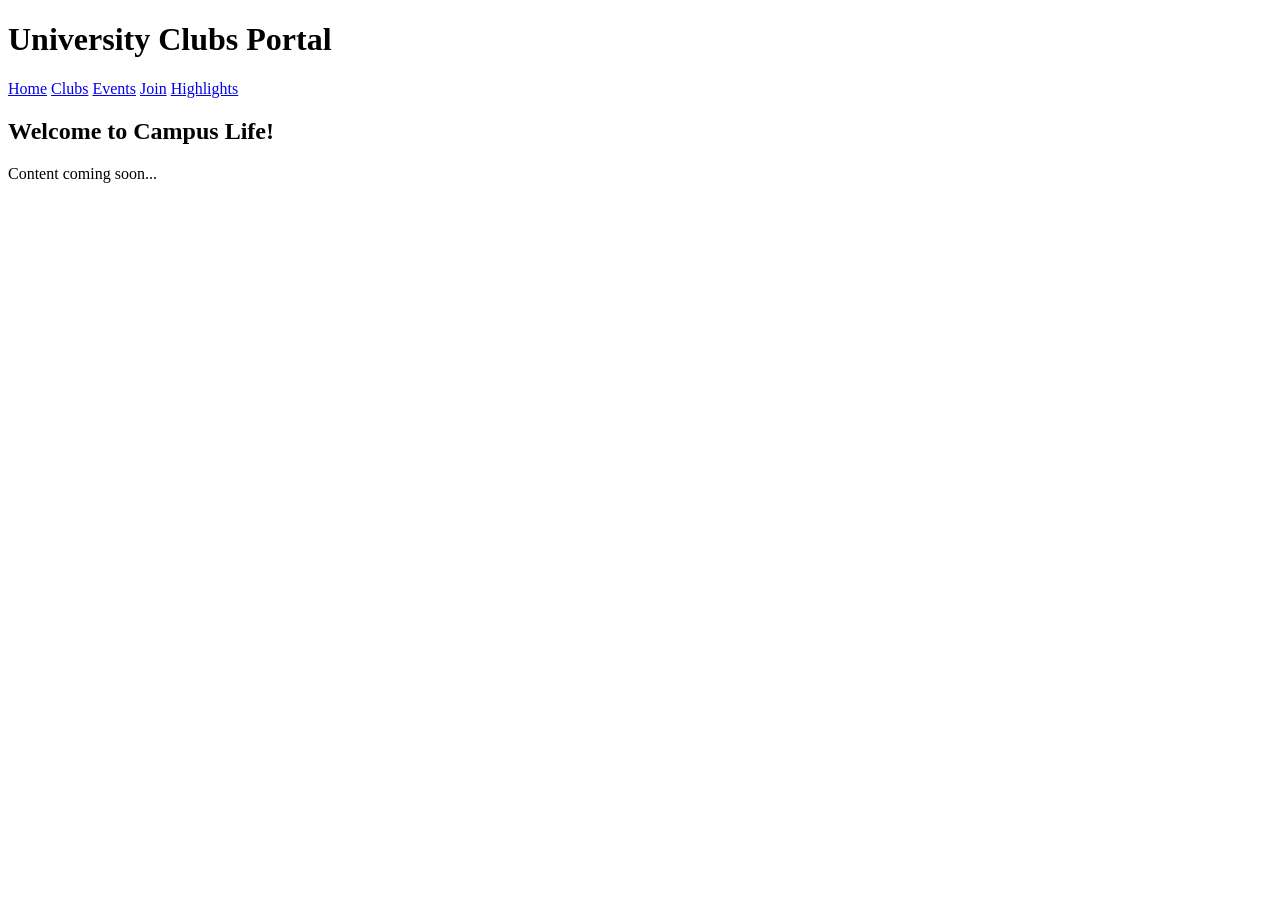
==== src/index.html @ f7dfbdef "feat: add folder structure and baseline HTML/CSS" ====
<!DOCTYPE html>
<html lang="en">
<head>
    <meta charset="UTF-8">
    <meta name="viewport" content="width=device-width, initial-scale=1.0">
    <title>Student Clubs Portal</title>
    <link rel="stylesheet" href="../styles/style.css">
</head>
<body>
    <header>
        <h1>University Clubs Portal</h1>
        <nav>
            <a href="index.html">Home</a>
            <a href="clubs.html">Clubs</a>
            <a href="events.html">Events</a>
            <a href="join.html">Join</a>
            <a href="highlights.html">Highlights</a>
        </nav>
    </header>
    <main>
        <h2>Welcome to Campus Life!</h2>
        <p>Content coming soon...</p>
    </main>
</body>
</html>
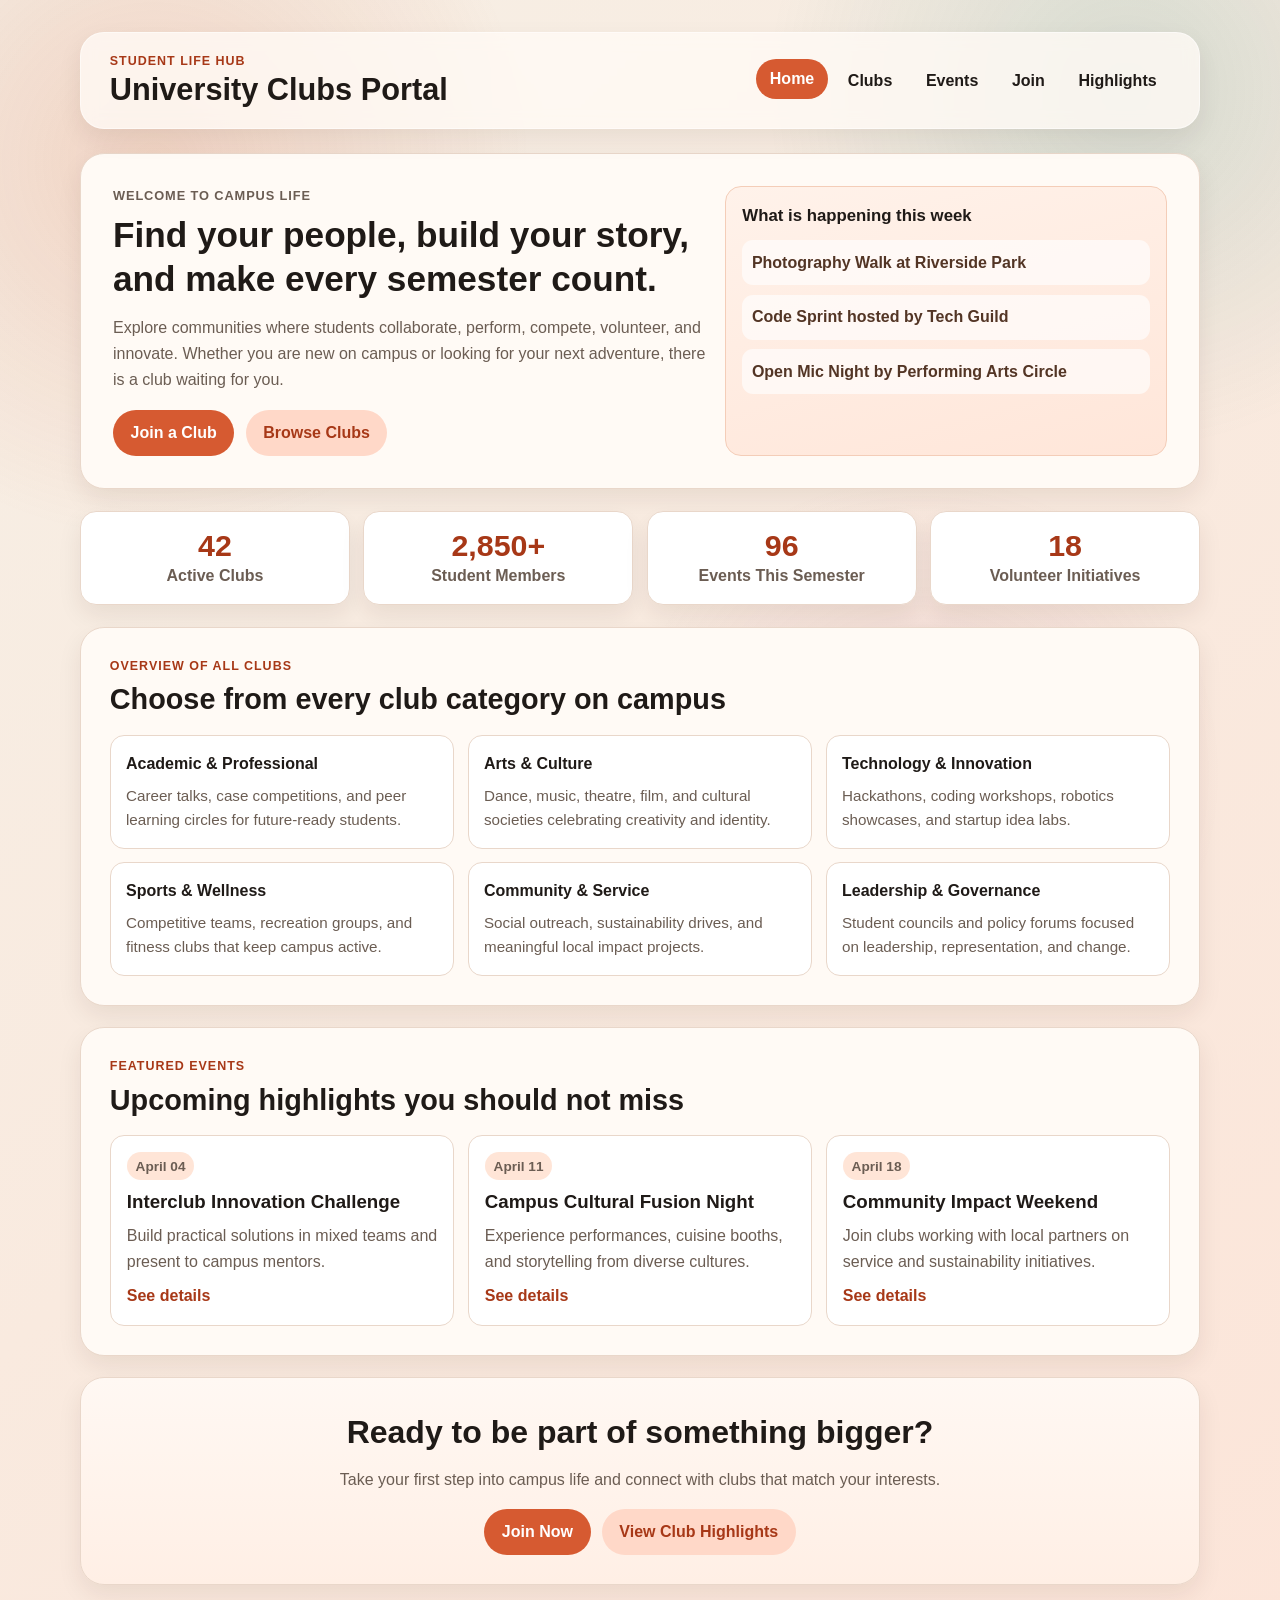
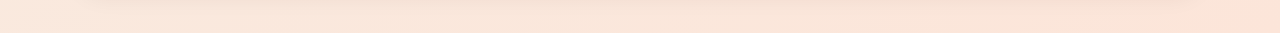
==== commit c6e05837: "feat: modified the index.html" ====
--- a/src/index.html
+++ b/src/index.html
@@ -4,22 +4,136 @@
     <meta charset="UTF-8">
     <meta name="viewport" content="width=device-width, initial-scale=1.0">
     <title>Student Clubs Portal</title>
-    <link rel="stylesheet" href="../styles/style.css">
+    <link rel="stylesheet" href="/styles/styles.css">
 </head>
 <body>
-    <header>
-        <h1>University Clubs Portal</h1>
-        <nav>
-            <a href="index.html">Home</a>
+    <div class="page-bg"></div>
+
+    <header class="top-header">
+        <div class="brand">
+            <p class="tag">Student Life Hub</p>
+            <h1>University Clubs Portal</h1>
+        </div>
+        <nav class="main-nav" aria-label="Primary navigation">
+            <a href="index.html" class="active">Home</a>
             <a href="clubs.html">Clubs</a>
             <a href="events.html">Events</a>
             <a href="join.html">Join</a>
             <a href="highlights.html">Highlights</a>
         </nav>
     </header>
+
     <main>
-        <h2>Welcome to Campus Life!</h2>
-        <p>Content coming soon...</p>
+        <section class="hero" aria-labelledby="welcome-heading">
+            <div class="hero-content">
+                <p class="hero-label">Welcome to Campus Life</p>
+                <h2 id="welcome-heading">Find your people, build your story, and make every semester count.</h2>
+                <p>
+                    Explore communities where students collaborate, perform, compete, volunteer, and innovate.
+                    Whether you are new on campus or looking for your next adventure, there is a club waiting for you.
+                </p>
+                <div class="hero-actions">
+                    <a class="btn btn-primary" href="join.html">Join a Club</a>
+                    <a class="btn btn-secondary" href="clubs.html">Browse Clubs</a>
+                </div>
+            </div>
+            <div class="hero-panel" aria-hidden="true">
+                <h3>What is happening this week</h3>
+                <ul>
+                    <li>Photography Walk at Riverside Park</li>
+                    <li>Code Sprint hosted by Tech Guild</li>
+                    <li>Open Mic Night by Performing Arts Circle</li>
+                </ul>
+            </div>
+        </section>
+
+        <section class="stats" aria-label="Club statistics">
+            <article class="stat-card">
+                <p class="stat-number">42</p>
+                <p class="stat-label">Active Clubs</p>
+            </article>
+            <article class="stat-card">
+                <p class="stat-number">2,850+</p>
+                <p class="stat-label">Student Members</p>
+            </article>
+            <article class="stat-card">
+                <p class="stat-number">96</p>
+                <p class="stat-label">Events This Semester</p>
+            </article>
+            <article class="stat-card">
+                <p class="stat-number">18</p>
+                <p class="stat-label">Volunteer Initiatives</p>
+            </article>
+        </section>
+
+        <section class="clubs-overview" aria-labelledby="clubs-heading">
+            <div class="section-heading">
+                <p>Overview of All Clubs</p>
+                <h2 id="clubs-heading">Choose from every club category on campus</h2>
+            </div>
+            <div class="club-grid">
+                <article class="club-card">
+                    <h3>Academic & Professional</h3>
+                    <p>Career talks, case competitions, and peer learning circles for future-ready students.</p>
+                </article>
+                <article class="club-card">
+                    <h3>Arts & Culture</h3>
+                    <p>Dance, music, theatre, film, and cultural societies celebrating creativity and identity.</p>
+                </article>
+                <article class="club-card">
+                    <h3>Technology & Innovation</h3>
+                    <p>Hackathons, coding workshops, robotics showcases, and startup idea labs.</p>
+                </article>
+                <article class="club-card">
+                    <h3>Sports & Wellness</h3>
+                    <p>Competitive teams, recreation groups, and fitness clubs that keep campus active.</p>
+                </article>
+                <article class="club-card">
+                    <h3>Community & Service</h3>
+                    <p>Social outreach, sustainability drives, and meaningful local impact projects.</p>
+                </article>
+                <article class="club-card">
+                    <h3>Leadership & Governance</h3>
+                    <p>Student councils and policy forums focused on leadership, representation, and change.</p>
+                </article>
+            </div>
+        </section>
+
+        <section class="featured-events" aria-labelledby="events-heading">
+            <div class="section-heading">
+                <p>Featured Events</p>
+                <h2 id="events-heading">Upcoming highlights you should not miss</h2>
+            </div>
+            <div class="event-grid">
+                <article class="event-card">
+                    <p class="event-date">April 04</p>
+                    <h3>Interclub Innovation Challenge</h3>
+                    <p>Build practical solutions in mixed teams and present to campus mentors.</p>
+                    <a href="events.html">See details</a>
+                </article>
+                <article class="event-card">
+                    <p class="event-date">April 11</p>
+                    <h3>Campus Cultural Fusion Night</h3>
+                    <p>Experience performances, cuisine booths, and storytelling from diverse cultures.</p>
+                    <a href="events.html">See details</a>
+                </article>
+                <article class="event-card">
+                    <p class="event-date">April 18</p>
+                    <h3>Community Impact Weekend</h3>
+                    <p>Join clubs working with local partners on service and sustainability initiatives.</p>
+                    <a href="events.html">See details</a>
+                </article>
+            </div>
+        </section>
+
+        <section class="final-cta" aria-labelledby="cta-heading">
+            <h2 id="cta-heading">Ready to be part of something bigger?</h2>
+            <p>Take your first step into campus life and connect with clubs that match your interests.</p>
+            <div class="cta-actions">
+                <a class="btn btn-primary" href="join.html">Join Now</a>
+                <a class="btn btn-secondary" href="highlights.html">View Club Highlights</a>
+            </div>
+        </section>
     </main>
 </body>
 </html>
--- a/styles/styles.css
+++ b/styles/styles.css
@@ -0,0 +1,412 @@
+:root {
+    --bg-1: #f6efe5;
+    --bg-2: #fce5d9;
+    --surface: #fffaf5;
+    --surface-strong: #ffffff;
+    --ink: #1f1a17;
+    --muted: #6b5d53;
+    --accent: #d65a31;
+    --accent-deep: #a73817;
+    --accent-soft: #ffd8c8;
+    --line: #e9d7ca;
+    --radius-lg: 24px;
+    --radius-md: 16px;
+    --shadow-soft: 0 10px 24px rgba(50, 28, 16, 0.08);
+    --shadow-md: 0 18px 36px rgba(50, 28, 16, 0.12);
+}
+
+* {
+    margin: 0;
+    padding: 0;
+    box-sizing: border-box;
+}
+
+body {
+    font-family: "Segoe UI", "Trebuchet MS", "Gill Sans", sans-serif;
+    color: var(--ink);
+    line-height: 1.6;
+    min-height: 100vh;
+    background: linear-gradient(140deg, var(--bg-1), var(--bg-2));
+    position: relative;
+    padding: 2rem clamp(1rem, 3vw, 2.5rem) 3rem;
+}
+
+.page-bg {
+    position: fixed;
+    inset: 0;
+    pointer-events: none;
+    z-index: -1;
+    background:
+        radial-gradient(circle at 12% 18%, rgba(214, 90, 49, 0.18), transparent 28%),
+        radial-gradient(circle at 88% 10%, rgba(34, 133, 122, 0.16), transparent 26%),
+        radial-gradient(circle at 72% 86%, rgba(171, 74, 115, 0.13), transparent 25%);
+}
+
+.top-header {
+    max-width: 1120px;
+    margin: 0 auto 1.5rem;
+    padding: 1.2rem clamp(1rem, 3vw, 1.8rem);
+    border: 1px solid rgba(255, 255, 255, 0.5);
+    border-radius: var(--radius-lg);
+    background: rgba(255, 250, 245, 0.8);
+    box-shadow: var(--shadow-soft);
+    backdrop-filter: blur(8px);
+    display: flex;
+    align-items: center;
+    justify-content: space-between;
+    gap: 1rem;
+    animation: fade-in 0.8s ease-out;
+}
+
+.tag {
+    color: var(--accent-deep);
+    letter-spacing: 0.08em;
+    text-transform: uppercase;
+    font-size: 0.78rem;
+    font-weight: 700;
+}
+
+.brand h1 {
+    font-size: clamp(1.35rem, 2.4vw, 2rem);
+    line-height: 1.2;
+}
+
+.main-nav {
+    display: flex;
+    flex-wrap: wrap;
+    gap: 0.4rem;
+}
+
+.main-nav a {
+    text-decoration: none;
+    color: var(--ink);
+    font-weight: 600;
+    padding: 0.45rem 0.85rem;
+    border-radius: 999px;
+    transition: background-color 0.2s ease, color 0.2s ease, transform 0.2s ease;
+}
+
+.main-nav a:hover,
+.main-nav a:focus-visible,
+.main-nav a.active {
+    background: var(--accent);
+    color: #fff;
+    transform: translateY(-2px);
+}
+
+main {
+    max-width: 1120px;
+    margin: 0 auto;
+    display: grid;
+    gap: 1.35rem;
+}
+
+.hero,
+.clubs-overview,
+.featured-events,
+.final-cta {
+    background: var(--surface);
+    border: 1px solid var(--line);
+    border-radius: var(--radius-lg);
+    box-shadow: var(--shadow-soft);
+}
+
+.hero {
+    display: grid;
+    grid-template-columns: 1.35fr 1fr;
+    gap: 1rem;
+    padding: clamp(1.1rem, 2.8vw, 2rem);
+    animation: rise-in 0.8s ease-out;
+}
+
+.hero-label {
+    font-weight: 700;
+    color: var(--accent-deep);
+    text-transform: uppercase;
+    letter-spacing: 0.07em;
+    font-size: 0.8rem;
+    margin-bottom: 0.4rem;
+}
+
+.hero h2 {
+    font-size: clamp(1.35rem, 3.6vw, 2.2rem);
+    line-height: 1.25;
+    margin-bottom: 0.9rem;
+}
+
+.hero-content p {
+    color: var(--muted);
+}
+
+.hero-actions {
+    display: flex;
+    gap: 0.7rem;
+    margin-top: 1.1rem;
+    flex-wrap: wrap;
+}
+
+.btn {
+    display: inline-flex;
+    align-items: center;
+    justify-content: center;
+    text-decoration: none;
+    font-weight: 700;
+    border-radius: 999px;
+    padding: 0.65rem 1.1rem;
+    transition: transform 0.2s ease, box-shadow 0.2s ease, background-color 0.2s ease;
+}
+
+.btn:hover,
+.btn:focus-visible {
+    transform: translateY(-2px);
+    box-shadow: var(--shadow-md);
+}
+
+.btn-primary {
+    background: var(--accent);
+    color: #fff;
+}
+
+.btn-primary:hover,
+.btn-primary:focus-visible {
+    background: var(--accent-deep);
+}
+
+.btn-secondary {
+    background: var(--accent-soft);
+    color: var(--accent-deep);
+}
+
+.hero-panel {
+    background: linear-gradient(165deg, #fff2ea, #ffe6d9);
+    border: 1px solid #f4cdb8;
+    border-radius: var(--radius-md);
+    padding: 1rem;
+}
+
+.hero-panel h3 {
+    margin-bottom: 0.65rem;
+    font-size: 1.05rem;
+}
+
+.hero-panel ul {
+    list-style: none;
+    display: grid;
+    gap: 0.6rem;
+}
+
+.hero-panel li {
+    padding: 0.6rem;
+    background: rgba(255, 255, 255, 0.65);
+    border-radius: 0.7rem;
+    font-weight: 600;
+    color: #533525;
+}
+
+.stats {
+    display: grid;
+    grid-template-columns: repeat(4, minmax(0, 1fr));
+    gap: 0.85rem;
+}
+
+.stat-card {
+    background: var(--surface-strong);
+    border: 1px solid var(--line);
+    border-radius: var(--radius-md);
+    box-shadow: var(--shadow-soft);
+    padding: 0.95rem;
+    text-align: center;
+}
+
+.stat-number {
+    font-size: clamp(1.35rem, 2.4vw, 1.9rem);
+    font-weight: 800;
+    color: var(--accent-deep);
+    line-height: 1.2;
+}
+
+.stat-label {
+    color: var(--muted);
+    font-weight: 600;
+}
+
+.clubs-overview,
+.featured-events,
+.final-cta {
+    padding: clamp(1.1rem, 2.5vw, 1.8rem);
+}
+
+.section-heading p {
+    color: var(--accent-deep);
+    text-transform: uppercase;
+    letter-spacing: 0.08em;
+    font-size: 0.78rem;
+    font-weight: 700;
+}
+
+.section-heading h2 {
+    margin-top: 0.3rem;
+    font-size: clamp(1.2rem, 2.8vw, 1.8rem);
+    line-height: 1.3;
+}
+
+.club-grid {
+    margin-top: 1rem;
+    display: grid;
+    grid-template-columns: repeat(3, minmax(0, 1fr));
+    gap: 0.85rem;
+}
+
+.club-card {
+    background: #fff;
+    border: 1px solid var(--line);
+    border-radius: 14px;
+    padding: 0.95rem;
+    transition: transform 0.22s ease, box-shadow 0.22s ease;
+}
+
+.club-card:hover {
+    transform: translateY(-3px);
+    box-shadow: var(--shadow-md);
+}
+
+.club-card h3 {
+    margin-bottom: 0.45rem;
+    font-size: 1rem;
+}
+
+.club-card p {
+    color: var(--muted);
+    font-size: 0.95rem;
+}
+
+.event-grid {
+    margin-top: 1rem;
+    display: grid;
+    grid-template-columns: repeat(3, minmax(0, 1fr));
+    gap: 0.85rem;
+}
+
+.event-card {
+    background: #fff;
+    border: 1px solid var(--line);
+    border-radius: 14px;
+    padding: 1rem;
+    display: grid;
+    gap: 0.55rem;
+}
+
+.event-date {
+    display: inline-block;
+    width: fit-content;
+    background: #ffe5d7;
+    color: var(--accent-deep);
+    padding: 0.2rem 0.55rem;
+    border-radius: 999px;
+    font-weight: 700;
+    font-size: 0.85rem;
+}
+
+.event-card h3 {
+    line-height: 1.35;
+}
+
+.event-card p {
+    color: var(--muted);
+}
+
+.event-card a {
+    color: var(--accent-deep);
+    font-weight: 700;
+    text-decoration: none;
+}
+
+.event-card a:hover,
+.event-card a:focus-visible {
+    text-decoration: underline;
+}
+
+.final-cta {
+    text-align: center;
+    background: linear-gradient(180deg, #fff8f3, #ffefe5);
+}
+
+.final-cta h2 {
+    font-size: clamp(1.3rem, 3vw, 2rem);
+    margin-bottom: 0.55rem;
+}
+
+.final-cta p {
+    color: var(--muted);
+}
+
+.cta-actions {
+    margin-top: 1rem;
+    display: flex;
+    justify-content: center;
+    flex-wrap: wrap;
+    gap: 0.7rem;
+}
+
+@keyframes fade-in {
+    from {
+        opacity: 0;
+        transform: translateY(-10px);
+    }
+    to {
+        opacity: 1;
+        transform: translateY(0);
+    }
+}
+
+@keyframes rise-in {
+    from {
+        opacity: 0;
+        transform: translateY(16px);
+    }
+    to {
+        opacity: 1;
+        transform: translateY(0);
+    }
+}
+
+@media (max-width: 980px) {
+    .hero {
+        grid-template-columns: 1fr;
+    }
+
+    .stats {
+        grid-template-columns: repeat(2, minmax(0, 1fr));
+    }
+
+    .club-grid,
+    .event-grid {
+        grid-template-columns: repeat(2, minmax(0, 1fr));
+    }
+}
+
+@media (max-width: 700px) {
+    body {
+        padding: 1rem 0.75rem 1.5rem;
+    }
+
+    .top-header {
+        flex-direction: column;
+        align-items: flex-start;
+    }
+
+    .main-nav {
+        width: 100%;
+    }
+
+    .main-nav a {
+        flex: 1 1 auto;
+        text-align: center;
+    }
+
+    .stats,
+    .club-grid,
+    .event-grid {
+        grid-template-columns: 1fr;
+    }
+}
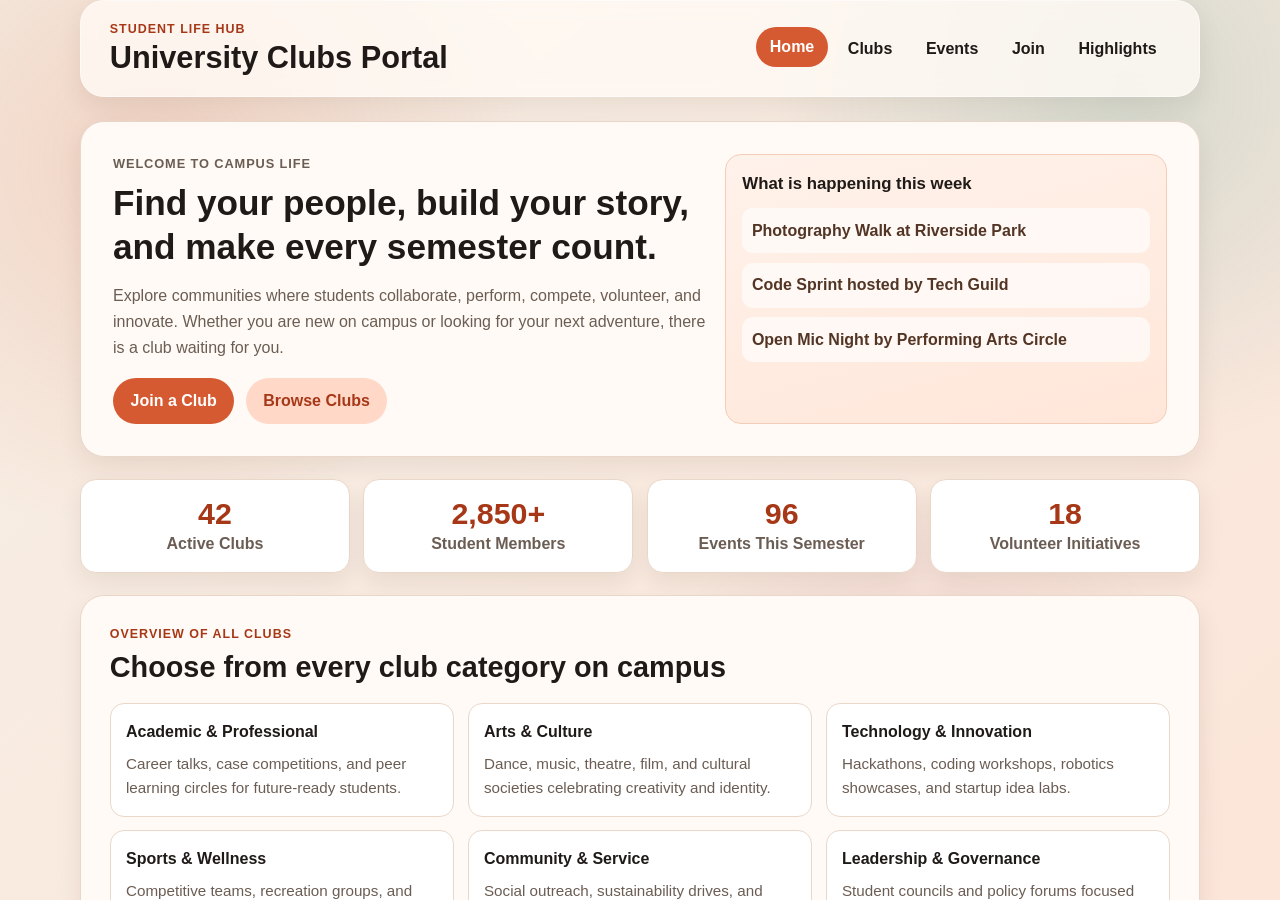
==== commit 251440c0: "Made line 10 self closing" ====
--- a/src/index.html
+++ b/src/index.html
@@ -7,7 +7,7 @@
     <link rel="stylesheet" href="/styles/styles.css">
 </head>
 <body>
-    <div class="page-bg"></div>
+    <div class="page-bg" />
 
     <header class="top-header">
         <div class="brand">
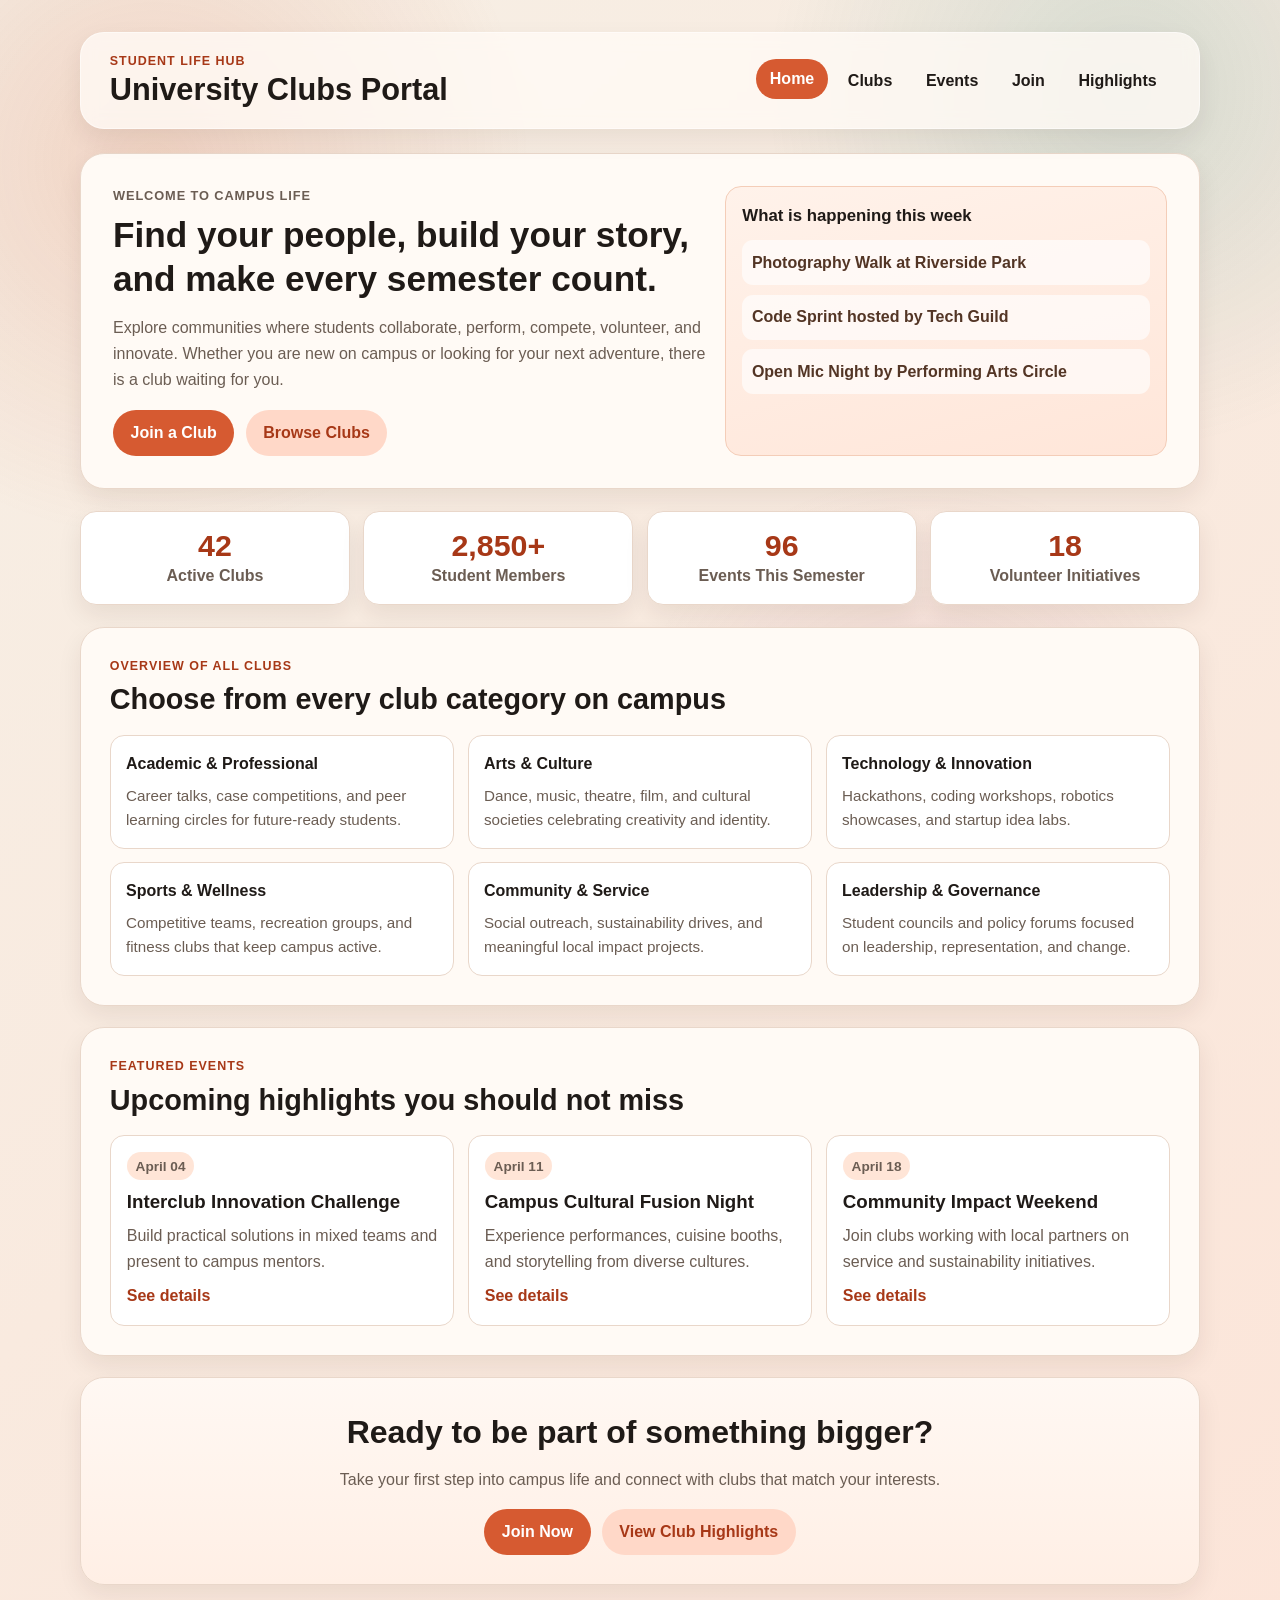
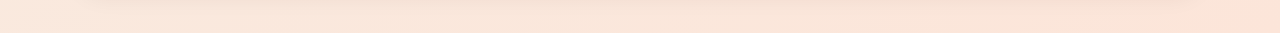
==== commit d2a732cc: "Fix self-closing div tag in index.html" ====
--- a/src/index.html
+++ b/src/index.html
@@ -7,7 +7,7 @@
     <link rel="stylesheet" href="/styles/styles.css">
 </head>
 <body>
-    <div class="page-bg" />
+    <div class="page-bg"></div>
 
     <header class="top-header">
         <div class="brand">
@@ -136,4 +136,4 @@
         </section>
     </main>
 </body>
-</html>+</html>
--- a/styles/styles.css
+++ b/styles/styles.css
@@ -409,4 +409,130 @@
     .event-grid {
         grid-template-columns: 1fr;
     }
+}
+
+.events-main {
+    max-width: 1120px;
+    margin: 0 auto;
+    display: grid;
+    gap: 1.15rem;
+}
+
+.events-hero,
+.events-cta {
+    background: var(--surface);
+    border: 1px solid var(--line);
+    border-radius: var(--radius-lg);
+    box-shadow: var(--shadow-soft);
+    padding: clamp(1.1rem, 2.6vw, 1.9rem);
+}
+
+.events-hero h2 {
+    font-size: clamp(1.35rem, 3.2vw, 2.15rem);
+    line-height: 1.25;
+    margin-bottom: 0.55rem;
+}
+
+.events-hero p {
+    color: var(--muted);
+}
+
+.events-timeline {
+    display: grid;
+    grid-template-columns: repeat(2, minmax(0, 1fr));
+    gap: 0.9rem;
+}
+
+.timeline-card {
+    background: #fff;
+    border: 1px solid var(--line);
+    border-radius: var(--radius-md);
+    box-shadow: var(--shadow-soft);
+    padding: 1rem;
+    display: grid;
+    gap: 0.6rem;
+    position: relative;
+    overflow: hidden;
+    transition: transform 0.2s ease, box-shadow 0.2s ease;
+}
+
+.timeline-card::before {
+    content: "";
+    position: absolute;
+    left: 0;
+    top: 0;
+    bottom: 0;
+    width: 6px;
+    background: linear-gradient(180deg, var(--accent), #ef8a61);
+}
+
+.timeline-card:hover {
+    transform: translateY(-4px);
+    box-shadow: var(--shadow-md);
+}
+
+.timeline-date {
+    display: inline-block;
+    width: fit-content;
+    margin-left: 0.45rem;
+    background: #ffe5d7;
+    color: var(--accent-deep);
+    font-size: 0.84rem;
+    font-weight: 700;
+    letter-spacing: 0.04em;
+    text-transform: uppercase;
+    padding: 0.18rem 0.55rem;
+    border-radius: 999px;
+}
+
+.timeline-card h3 {
+    margin-left: 0.45rem;
+    font-size: 1.1rem;
+    line-height: 1.35;
+}
+
+.timeline-card p {
+    margin-left: 0.45rem;
+    color: var(--muted);
+}
+
+.timeline-card .btn {
+    margin-left: 0.45rem;
+    width: fit-content;
+}
+
+.events-cta {
+    text-align: center;
+    background: linear-gradient(180deg, #fff8f2, #ffefe4);
+}
+
+.events-cta h2 {
+    font-size: clamp(1.2rem, 2.9vw, 1.85rem);
+    line-height: 1.3;
+    margin-bottom: 0.45rem;
+}
+
+.events-cta p {
+    color: var(--muted);
+}
+
+@media (max-width: 980px) {
+    .events-timeline {
+        grid-template-columns: 1fr;
+    }
+}
+
+@media (max-width: 700px) {
+    .events-hero,
+    .events-cta,
+    .timeline-card {
+        padding: 0.9rem;
+    }
+
+    .timeline-date,
+    .timeline-card h3,
+    .timeline-card p,
+    .timeline-card .btn {
+        margin-left: 0.25rem;
+    }
 }
